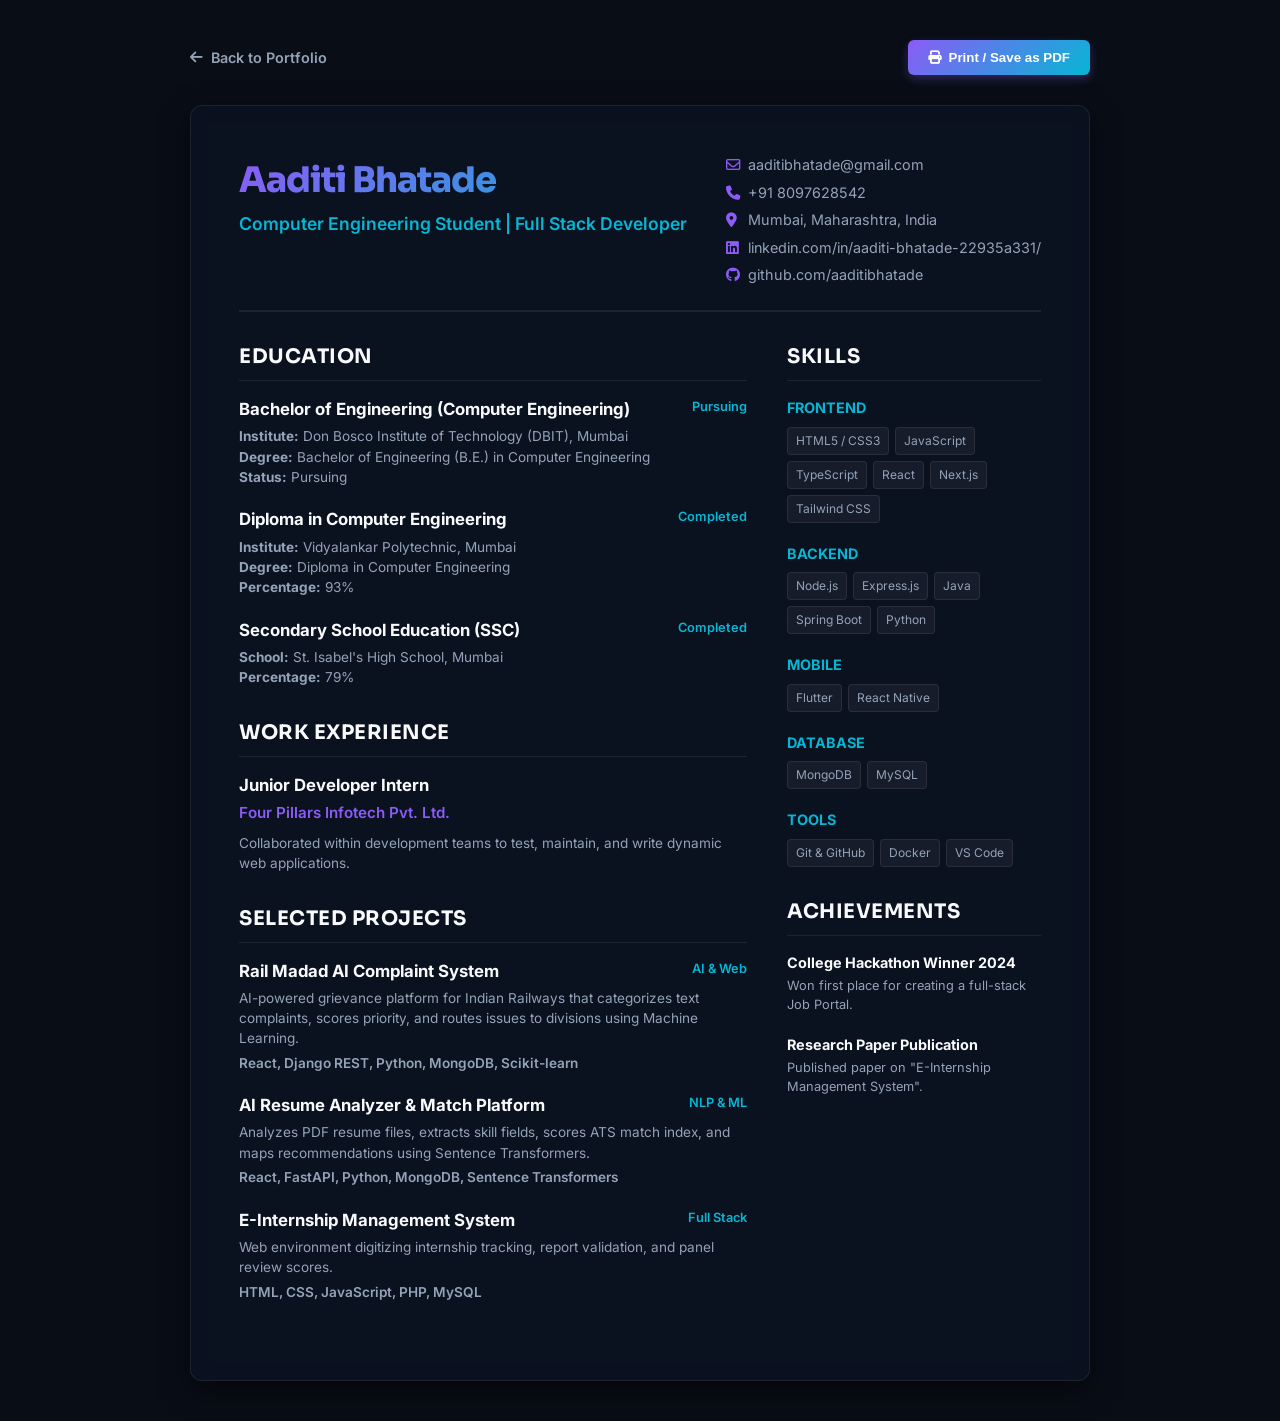
==== resume.html @ c10be8c4 "Initial portfolio commit" ====
<!DOCTYPE html>
<html lang="en">
<head>
    <meta charset="UTF-8">
    <meta name="viewport" content="width=device-width, initial-scale=1.0">
    <title>Resume | Aaditi Bhatade</title>
    <link href="https://fonts.googleapis.com/css2?family=Inter:wght@300;400;500;600;700;800&family=Sora:wght@500;600;700;800&display=swap" rel="stylesheet">
    <link rel="stylesheet" href="https://cdnjs.cloudflare.com/ajax/libs/font-awesome/6.4.0/css/all.min.css">
    <style>
        :root {
            --bg-page: #090d16;
            --bg-card: rgba(15, 23, 42, 0.45);
            --border-color: rgba(255, 255, 255, 0.08);
            --text-primary: #f8fafc;
            --text-secondary: #94a3b8;
            --accent-primary: #8b5cf6;
            --accent-secondary: #06b6d4;
        }

        * {
            box-sizing: border-box;
            margin: 0;
            padding: 0;
        }

        body {
            background-color: var(--bg-page);
            font-family: 'Inter', sans-serif;
            color: var(--text-primary);
            line-height: 1.5;
            padding: 40px 20px;
        }

        .resume-container {
            max-width: 900px;
            margin: 0 auto;
            background-color: var(--bg-card);
            border: 1px solid var(--border-color);
            border-radius: 12px;
            padding: 48px;
            box-shadow: 0 10px 30px rgba(0,0,0,0.5);
            backdrop-filter: blur(10px);
        }

        /* Top controls */
        .controls-header {
            display: flex;
            justify-content: space-between;
            align-items: center;
            margin-bottom: 30px;
            max-width: 900px;
            margin-left: auto;
            margin-right: auto;
        }

        .btn-back {
            color: var(--text-secondary);
            font-weight: 600;
            display: inline-flex;
            align-items: center;
            gap: 8px;
            text-decoration: none;
            font-size: 0.9rem;
        }

        .btn-back:hover {
            color: var(--accent-secondary);
        }

        .btn-print {
            background: linear-gradient(135deg, var(--accent-primary) 0%, var(--accent-secondary) 100%);
            color: white;
            border: none;
            padding: 10px 20px;
            border-radius: 6px;
            font-weight: 600;
            cursor: pointer;
            display: inline-flex;
            align-items: center;
            gap: 8px;
            box-shadow: 0 4px 10px rgba(139, 92, 246, 0.3);
        }

        .btn-print:hover {
            transform: translateY(-1px);
            box-shadow: 0 6px 15px rgba(139, 92, 246, 0.4);
        }

        /* Resume Header */
        .resume-header {
            border-bottom: 2px solid var(--border-color);
            padding-bottom: 24px;
            margin-bottom: 30px;
            display: flex;
            justify-content: space-between;
            align-items: flex-start;
            flex-wrap: wrap;
            gap: 20px;
        }

        .resume-title-block h1 {
            font-family: 'Sora', sans-serif;
            font-size: 2.2rem;
            font-weight: 800;
            letter-spacing: -1px;
            background: linear-gradient(135deg, var(--accent-primary) 0%, var(--accent-secondary) 100%);
            -webkit-background-clip: text;
            -webkit-text-fill-color: transparent;
        }

        .resume-title-block h2 {
            font-size: 1.1rem;
            color: var(--accent-secondary);
            font-weight: 600;
            margin-top: 4px;
        }

        .contact-info {
            display: grid;
            grid-template-columns: 1fr;
            gap: 6px;
            font-size: 0.9rem;
            color: var(--text-secondary);
        }

        .contact-info a {
            color: var(--text-secondary);
            text-decoration: none;
        }

        .contact-info a:hover {
            color: var(--accent-secondary);
        }

        .contact-info i {
            width: 18px;
            color: var(--accent-primary);
        }

        /* Layout Structure */
        .resume-body {
            display: grid;
            grid-template-columns: 2fr 1fr;
            gap: 40px;
        }

        .section-title {
            font-family: 'Sora', sans-serif;
            font-size: 1.25rem;
            font-weight: 700;
            color: var(--text-primary);
            border-bottom: 1px solid var(--border-color);
            padding-bottom: 8px;
            margin-bottom: 16px;
            text-transform: uppercase;
            letter-spacing: 0.5px;
        }

        .resume-block {
            margin-bottom: 30px;
        }

        /* Education & Experience Items */
        .resume-item {
            margin-bottom: 20px;
        }

        .item-header {
            display: flex;
            justify-content: space-between;
            align-items: flex-start;
            margin-bottom: 4px;
        }

        .item-title {
            font-weight: 700;
            font-size: 1.05rem;
            color: var(--text-primary);
        }

        .item-period {
            font-size: 0.8rem;
            color: var(--accent-secondary);
            font-weight: 600;
        }

        .item-subtitle {
            font-size: 0.95rem;
            color: var(--accent-primary);
            font-weight: 600;
            margin-bottom: 8px;
        }

        .item-score {
            font-size: 0.8rem;
            background-color: rgba(6, 182, 212, 0.1);
            color: var(--accent-secondary);
            padding: 2px 8px;
            border-radius: 4px;
            font-weight: 700;
            display: inline-block;
            margin-bottom: 8px;
        }

        .item-desc {
            font-size: 0.85rem;
            color: var(--text-secondary);
        }

        .item-bullets {
            list-style: none;
            margin-top: 8px;
        }

        .item-bullets li {
            position: relative;
            padding-left: 16px;
            font-size: 0.85rem;
            color: var(--text-secondary);
            margin-bottom: 4px;
        }

        .item-bullets li::before {
            content: "•";
            color: var(--accent-primary);
            position: absolute;
            left: 0;
            top: 0;
        }

        /* Skills Lists */
        .skills-list {
            margin-bottom: 20px;
        }

        .skills-list h4 {
            font-size: 0.9rem;
            font-weight: 700;
            margin-bottom: 8px;
            color: var(--accent-secondary);
            text-transform: uppercase;
        }

        .skills-tags {
            display: flex;
            flex-wrap: wrap;
            gap: 6px;
        }

        .skill-tag {
            font-size: 0.75rem;
            background-color: rgba(255,255,255,0.05);
            border: 1px solid var(--border-color);
            color: var(--text-secondary);
            padding: 4px 8px;
            border-radius: 4px;
        }

        /* Custom print stylesheet overrides */
        @media print {
            body {
                background-color: #ffffff;
                color: #0f172a;
                padding: 0;
            }

            .resume-container {
                max-width: 100%;
                border: none;
                box-shadow: none;
                padding: 0;
                background-color: #ffffff;
                color: #0f172a;
                backdrop-filter: none;
            }

            .controls-header,
            .btn-print {
                display: none !important;
            }

            .resume-title-block h1 {
                background: none;
                -webkit-text-fill-color: initial;
                color: #0f172a;
            }

            .resume-title-block h2 {
                color: #7c3aed;
            }

            .contact-info {
                color: #475569;
            }

            .contact-info i {
                color: #7c3aed;
            }

            .section-title {
                color: #0f172a;
                border-bottom: 1px solid #cbd5e1;
            }

            .item-title {
                color: #0f172a;
            }

            .item-subtitle {
                color: #7c3aed;
            }

            .item-period {
                color: #0891b2;
            }

            .item-score {
                background-color: #f1f5f9;
                color: #0891b2;
                border: 1px solid #cbd5e1;
            }

            .item-desc,
            .item-bullets li {
                color: #475569;
            }

            .skill-tag {
                background-color: #f8fafc;
                border: 1px solid #cbd5e1;
                color: #475569;
            }
        }

        @media (max-width: 768px) {
            .resume-container {
                padding: 24px;
            }
            .resume-body {
                grid-template-columns: 1fr;
                gap: 30px;
            }
            .resume-header {
                flex-direction: column;
                align-items: flex-start;
            }
        }
    </style>
</head>
<body>

    <!-- Controls Menu -->
    <div class="controls-header">
        <a href="index.html" class="btn-back">
            <i class="fa-solid fa-arrow-left"></i> Back to Portfolio
        </a>
        <button onclick="window.print()" class="btn-print">
            <i class="fa-solid fa-print"></i> Print / Save as PDF
        </button>
    </div>

    <!-- Resume Container -->
    <main class="resume-container">
        
        <!-- Header -->
        <header class="resume-header">
            <div class="resume-title-block">
                <h1>Aaditi Bhatade</h1>
                <h2>Computer Engineering Student | Full Stack Developer</h2>
            </div>
            
            <div class="contact-info">
                <div><i class="fa-regular fa-envelope"></i> <a href="mailto:aaditibhatade@gmail.com">aaditibhatade@gmail.com</a></div>
                <div><i class="fa-solid fa-phone"></i> <a href="tel:+918097628542">+91 8097628542</a></div>
                <div><i class="fa-solid fa-location-dot"></i> Mumbai, Maharashtra, India</div>
                <div><i class="fa-brands fa-linkedin"></i> <a href="https://www.linkedin.com/in/aaditi-bhatade-22935a331/" target="_blank">linkedin.com/in/aaditi-bhatade-22935a331/</a></div>
                <div><i class="fa-brands fa-github"></i> <a href="https://github.com/aaditibhatade" target="_blank">github.com/aaditibhatade</a></div>
            </div>
        </header>

        <div class="resume-body">
            
            <!-- Left Main Column (Education, Experience, Projects) -->
            <div class="resume-left-col">
                
                <!-- Education -->
                <section class="resume-block">
                    <h3 class="section-title">Education</h3>
                    
                    <div class="resume-item">
                        <div class="item-header">
                            <h4 class="item-title">Bachelor of Engineering (Computer Engineering)</h4>
                            <span class="item-period">Pursuing</span>
                        </div>
                        <p class="item-desc" style="margin-top: 4px; line-height: 1.5;">
                            <strong>Institute:</strong> Don Bosco Institute of Technology (DBIT), Mumbai<br>
                            <strong>Degree:</strong> Bachelor of Engineering (B.E.) in Computer Engineering<br>
                            <strong>Status:</strong> Pursuing
                        </p>
                    </div>

                    <div class="resume-item">
                        <div class="item-header">
                            <h4 class="item-title">Diploma in Computer Engineering</h4>
                            <span class="item-period">Completed</span>
                        </div>
                        <p class="item-desc" style="margin-top: 4px; line-height: 1.5;">
                            <strong>Institute:</strong> Vidyalankar Polytechnic, Mumbai<br>
                            <strong>Degree:</strong> Diploma in Computer Engineering<br>
                            <strong>Percentage:</strong> 93%
                        </p>
                    </div>

                    <div class="resume-item">
                        <div class="item-header">
                            <h4 class="item-title">Secondary School Education (SSC)</h4>
                            <span class="item-period">Completed</span>
                        </div>
                        <p class="item-desc" style="margin-top: 4px; line-height: 1.5;">
                            <strong>School:</strong> St. Isabel's High School, Mumbai<br>
                            <strong>Percentage:</strong> 79%
                        </p>
                    </div>
                </section>

                <!-- Experience -->
                <section class="resume-block">
                    <h3 class="section-title">Work Experience</h3>
                    
                    <div class="resume-item">
                        <div class="item-header">
                            <h4 class="item-title">Junior Developer Intern</h4>
                        </div>
                        <h5 class="item-subtitle">Four Pillars Infotech Pvt. Ltd.</h5>
                        <p class="item-desc">Collaborated within development teams to test, maintain, and write dynamic web applications.</p>
                    </div>
                </section>

                <!-- Selected Projects -->
                <section class="resume-block">
                    <h3 class="section-title">Selected Projects</h3>
                    
                    <div class="resume-item">
                        <div class="item-header">
                            <h4 class="item-title">Rail Madad AI Complaint System</h4>
                            <span class="item-period">AI & Web</span>
                        </div>
                        <p class="item-desc">AI-powered grievance platform for Indian Railways that categorizes text complaints, scores priority, and routes issues to divisions using Machine Learning.</p>
                        <p class="item-desc" style="font-weight:600; margin-top:4px;">React, Django REST, Python, MongoDB, Scikit-learn</p>
                    </div>

                    <div class="resume-item">
                        <div class="item-header">
                            <h4 class="item-title">AI Resume Analyzer & Match Platform</h4>
                            <span class="item-period">NLP & ML</span>
                        </div>
                        <p class="item-desc">Analyzes PDF resume files, extracts skill fields, scores ATS match index, and maps recommendations using Sentence Transformers.</p>
                        <p class="item-desc" style="font-weight:600; margin-top:4px;">React, FastAPI, Python, MongoDB, Sentence Transformers</p>
                    </div>

                    <div class="resume-item">
                        <div class="item-header">
                            <h4 class="item-title">E-Internship Management System</h4>
                            <span class="item-period">Full Stack</span>
                        </div>
                        <p class="item-desc">Web environment digitizing internship tracking, report validation, and panel review scores.</p>
                        <p class="item-desc" style="font-weight:600; margin-top:4px;">HTML, CSS, JavaScript, PHP, MySQL</p>
                    </div>
                </section>

            </div>

            <!-- Right Sidebar Column (Skills, Achievements, Languages) -->
            <div class="resume-right-col">
                
                <!-- Technical Skills -->
                <section class="resume-block">
                    <h3 class="section-title">Skills</h3>
                    
                    <div class="skills-list">
                        <h4>Frontend</h4>
                        <div class="skills-tags">
                            <span class="skill-tag">HTML5 / CSS3</span>
                            <span class="skill-tag">JavaScript</span>
                            <span class="skill-tag">TypeScript</span>
                            <span class="skill-tag">React</span>
                            <span class="skill-tag">Next.js</span>
                            <span class="skill-tag">Tailwind CSS</span>
                        </div>
                    </div>

                    <div class="skills-list">
                        <h4>Backend</h4>
                        <div class="skills-tags">
                            <span class="skill-tag">Node.js</span>
                            <span class="skill-tag">Express.js</span>
                            <span class="skill-tag">Java</span>
                            <span class="skill-tag">Spring Boot</span>
                            <span class="skill-tag">Python</span>
                        </div>
                    </div>

                    <div class="skills-list">
                        <h4>Mobile</h4>
                        <div class="skills-tags">
                            <span class="skill-tag">Flutter</span>
                            <span class="skill-tag">React Native</span>
                        </div>
                    </div>

                    <div class="skills-list">
                        <h4>Database</h4>
                        <div class="skills-tags">
                            <span class="skill-tag">MongoDB</span>
                            <span class="skill-tag">MySQL</span>
                        </div>
                    </div>

                    <div class="skills-list">
                        <h4>Tools</h4>
                        <div class="skills-tags">
                            <span class="skill-tag">Git & GitHub</span>
                            <span class="skill-tag">Docker</span>
                            <span class="skill-tag">VS Code</span>
                        </div>
                    </div>
                </section>

                <!-- Achievements -->
                <section class="resume-block">
                    <h3 class="section-title">Achievements</h3>
                    
                    <div class="resume-item">
                        <h4 class="item-title" style="font-size:0.9rem;">College Hackathon Winner 2024</h4>
                        <p class="item-desc" style="font-size:0.8rem; margin-top:2px;">Won first place for creating a full-stack Job Portal.</p>
                    </div>

                    <div class="resume-item">
                        <h4 class="item-title" style="font-size:0.9rem;">Research Paper Publication</h4>
                        <p class="item-desc" style="font-size:0.8rem; margin-top:2px;">Published paper on "E-Internship Management System".</p>
                    </div>
                </section>

            </div>

        </div>
    </main>

</body>
</html>
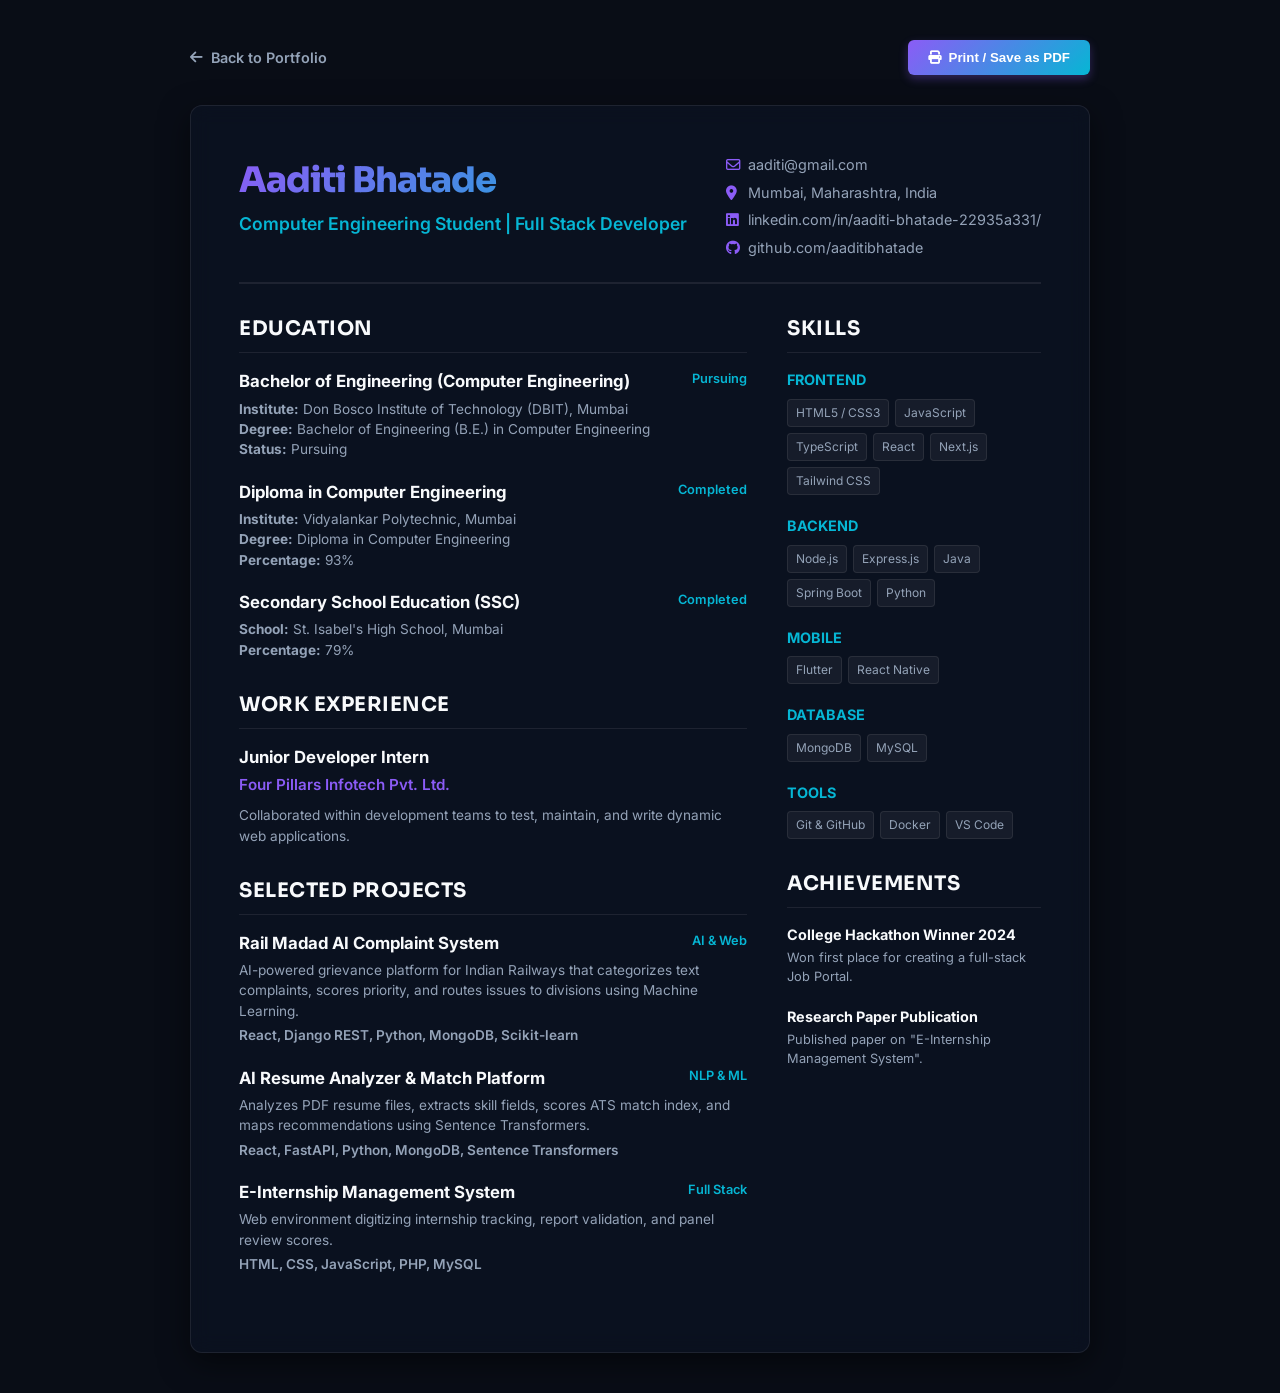
==== commit 21b3432e: "Update email to aaditi@gmail.com and remove phone number" ====
--- a/resume.html
+++ b/resume.html
@@ -370,8 +370,7 @@
             </div>
             
             <div class="contact-info">
-                <div><i class="fa-regular fa-envelope"></i> <a href="mailto:aaditibhatade@gmail.com">aaditibhatade@gmail.com</a></div>
-                <div><i class="fa-solid fa-phone"></i> <a href="tel:+918097628542">+91 8097628542</a></div>
+                <div><i class="fa-regular fa-envelope"></i> <a href="mailto:aaditi@gmail.com">aaditi@gmail.com</a></div>
                 <div><i class="fa-solid fa-location-dot"></i> Mumbai, Maharashtra, India</div>
                 <div><i class="fa-brands fa-linkedin"></i> <a href="https://www.linkedin.com/in/aaditi-bhatade-22935a331/" target="_blank">linkedin.com/in/aaditi-bhatade-22935a331/</a></div>
                 <div><i class="fa-brands fa-github"></i> <a href="https://github.com/aaditibhatade" target="_blank">github.com/aaditibhatade</a></div>
